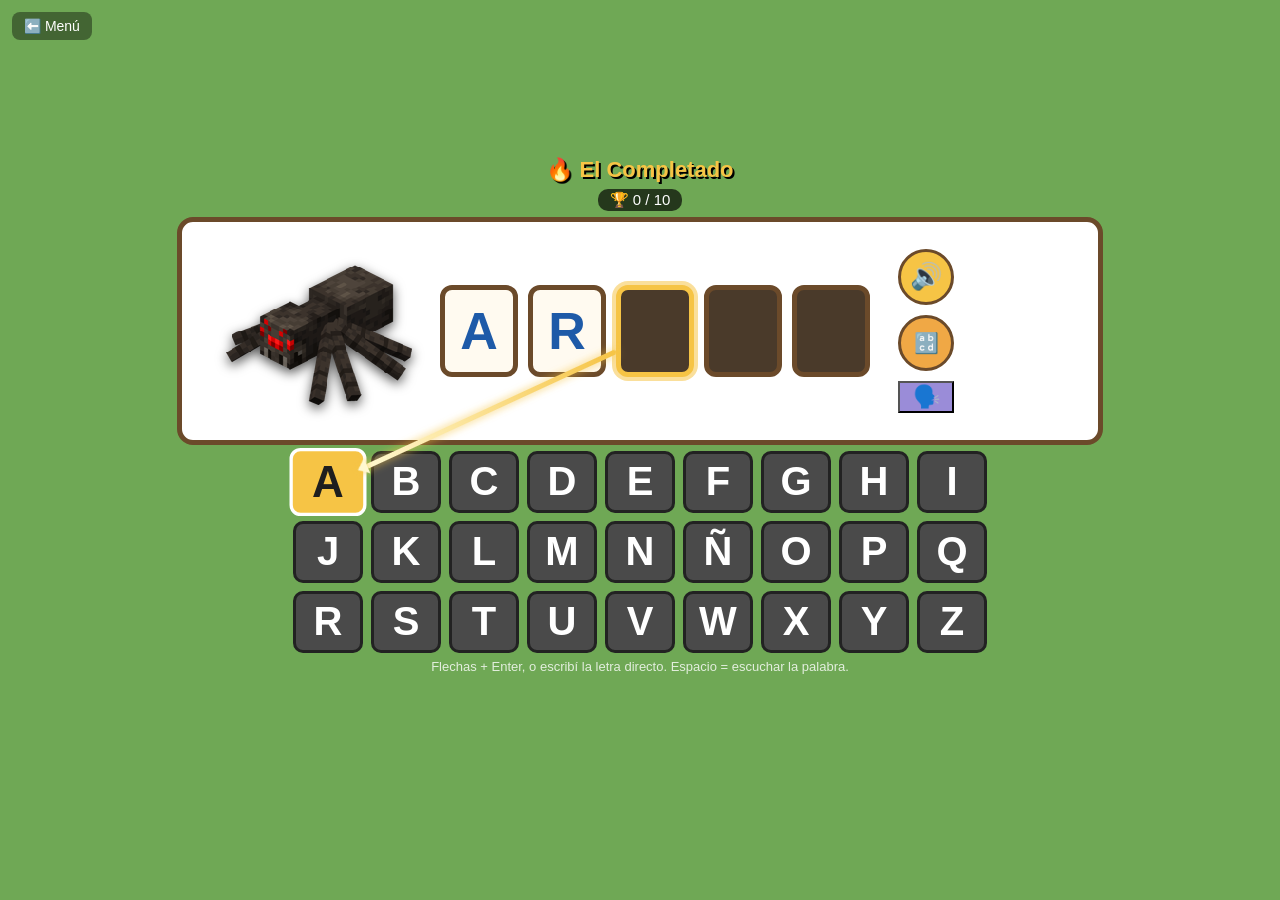
==== juegos/el-completado/index.html @ 055f34bc "Add Minecraft ABC reading game for kids Hub with "El Completado" word-completion game using real Min" ====
<!DOCTYPE html>
<html lang="es">
<head>
  <meta charset="UTF-8" />
  <meta name="viewport" content="width=device-width, initial-scale=1.0" />
  <title>El Completado - Minecraft ABC</title>
  <link rel="stylesheet" href="style.css" />
</head>
<body>
  <a href="../../index.html" class="back-link">⬅️ Menú</a>
  <h1>🔥 El Completado</h1>
  <div id="hud">🏆 <span id="score">0</span> / <span id="total">5</span></div>

  <div id="board">
    <img id="item-image" src="" alt="" />
    <div id="word-boxes"></div>
    <div class="mic-buttons">
      <button id="btn-speak" title="Escuchar la palabra completa">🔊</button>
      <button id="btn-speak-syl" title="Escuchar por sílabas">🔡</button>
      <button id="btn-voice" title="Cambiar voz">🗣️</button>
    </div>
    <button id="btn-next" title="Siguiente palabra">➡️</button>
  </div>

  <div id="alphabet"></div>
  <p id="hint">Flechas + Enter, o escribí la letra directo. Espacio = escuchar la palabra.</p>

  <div id="shelf"></div>

  <div id="connector-line"></div>

  <div id="victory">
    <div id="victory-card">
      <div>🏆</div>
      <h2>¡Completaste las 5 palabras!</h2>
      <button id="btn-again">Jugar de nuevo</button>
    </div>
  </div>

  <script src="words.js"></script>
  <script src="game.js"></script>
</body>
</html>
---- juegos/el-completado/style.css ----
* { box-sizing: border-box; }

body {
  margin: 0;
  height: 100vh;
  display: flex;
  flex-direction: column;
  align-items: center;
  justify-content: center;
  background: #6fa855;
  font-family: "Comic Sans MS", "Trebuchet MS", sans-serif;
  color: #fff;
  gap: 6px;
  padding: 8px;
  position: relative;
  overflow: hidden;
}

.back-link {
  position: absolute;
  top: 12px;
  left: 12px;
  color: #fff;
  text-decoration: none;
  background: #0006;
  padding: 6px 12px;
  border-radius: 8px;
  font-size: 14px;
}

h1 {
  margin: 0;
  font-size: clamp(16px, 3vw, 22px);
  color: #f6c445;
  text-shadow: 2px 2px #000;
}

#hud {
  font-size: 15px;
  background: #000a;
  padding: 2px 12px;
  border-radius: 10px;
}

#board {
  display: flex;
  flex-direction: row;
  align-items: center;
  justify-content: center;
  gap: 28px;
  background: #ffffff;
  border: 5px solid #6b4a2a;
  border-radius: 16px;
  padding: 14px 40px;
}

#item-image {
  width: 190px;
  height: 190px;
  object-fit: contain;
  image-rendering: pixelated;
  filter: drop-shadow(0 4px 6px #000a);
}

#word-boxes {
  display: flex;
  gap: 10px;
  flex-wrap: wrap;
  justify-content: center;
}

.letter-box {
  width: 78px;
  height: 92px;
  background: #fffaf0;
  color: #1e5aa8;
  border-radius: 12px;
  border: 5px solid #6b4a2a;
  display: flex;
  align-items: center;
  justify-content: center;
  font-size: 52px;
  font-weight: bold;
}

.letter-box.blank {
  background: #4a3a2a;
  color: transparent;
}

.letter-box.active {
  background: #4a3a2a;
  color: transparent;
  border-color: #f6c445;
  box-shadow: 0 0 0 4px #f6c44588;
  animation: pulse 1.1s infinite;
}

@keyframes pulse {
  0%, 100% { box-shadow: 0 0 0 4px #f6c44588; }
  50% { box-shadow: 0 0 0 8px #f6c44533; }
}

.letter-box.shake {
  animation: shake 0.3s;
}

@keyframes shake {
  0%, 100% { transform: translateX(0); }
  25% { transform: translateX(-6px); }
  75% { transform: translateX(6px); }
}

#alphabet {
  display: grid;
  grid-template-columns: repeat(9, 70px);
  gap: 8px;
  justify-content: center;
}

.key {
  width: 70px;
  height: 62px;
  background: #4a4a4a;
  border: 3px solid #222;
  border-radius: 10px;
  display: flex;
  align-items: center;
  justify-content: center;
  font-size: 40px;
  font-weight: bold;
  color: #fff;
}

.key.cursor {
  background: #f6c445;
  color: #1e1e1e;
  border-color: #fff;
  transform: scale(1.1);
}

.mic-buttons {
  display: flex;
  flex-direction: column;
  gap: 10px;
  flex-shrink: 0;
}

#btn-speak,
#btn-speak-syl {
  width: 56px;
  height: 56px;
  border-radius: 50%;
  border: 3px solid #6b4a2a;
  background: #f6c445;
  font-size: 26px;
  cursor: pointer;
  display: flex;
  align-items: center;
  justify-content: center;
  flex-shrink: 0;
}

#btn-speak-syl {
  background: #f0a845;
  font-size: 20px;
}

#btn-voice {
  background: #9a8cd8;
  font-size: 22px;
}

#btn-speak:active,
#btn-speak-syl:active,
#btn-voice:active {
  transform: scale(0.92);
}

#btn-next {
  width: 76px;
  height: 76px;
  border-radius: 50%;
  border: 4px solid #3a6b2a;
  background: #5ac25a;
  font-size: 40px;
  cursor: pointer;
  display: flex;
  align-items: center;
  justify-content: center;
  flex-shrink: 0;
  opacity: 0;
  pointer-events: none;
  transform: scale(0.8);
  transition: opacity 0.2s, transform 0.2s;
}

#btn-next.show {
  opacity: 1;
  pointer-events: auto;
  transform: scale(1);
  animation: nextPulse 1s infinite;
}

@keyframes nextPulse {
  0%, 100% { box-shadow: 0 0 0 0 #5ac25a88; }
  50% { box-shadow: 0 0 0 10px #5ac25a00; }
}

#connector-line {
  position: fixed;
  top: 0;
  left: 0;
  width: 0;
  height: 5px;
  background: linear-gradient(90deg, #f6c445, #fff8d0);
  border-radius: 3px;
  transform-origin: 0 50%;
  box-shadow: 0 0 8px #f6c445cc;
  opacity: 0;
  pointer-events: none;
  z-index: 5;
  transition: opacity 0.15s;
}

#connector-line::after {
  content: "";
  position: absolute;
  right: -9px;
  top: 50%;
  transform: translateY(-50%);
  border-style: solid;
  border-width: 8px 0 8px 10px;
  border-color: transparent transparent transparent #fff8d0;
  filter: drop-shadow(0 0 3px #f6c445cc);
}

.key.wrong {
  background: #d84a3a;
}

.key.empty {
  visibility: hidden;
}

#hint {
  font-size: 13px;
  opacity: 0.8;
  margin: 0;
}

#shelf {
  display: flex;
  gap: 10px;
  flex-wrap: wrap;
  justify-content: center;
  min-height: 64px;
}

#shelf img {
  width: 60px;
  height: 60px;
  object-fit: contain;
  background: #0004;
  border-radius: 8px;
  padding: 4px;
  image-rendering: pixelated;
}

#victory {
  position: fixed;
  inset: 0;
  background: #000000cc;
  display: none;
  align-items: center;
  justify-content: center;
}

#victory.show {
  display: flex;
}

#victory-card {
  background: #fffaf0;
  color: #2a1e12;
  border-radius: 20px;
  border: 6px solid #f6c445;
  padding: 30px 40px;
  text-align: center;
}

#victory-card > div {
  font-size: 64px;
}

#btn-again {
  margin-top: 16px;
  font-size: 18px;
  font-weight: bold;
  padding: 10px 20px;
  border-radius: 12px;
  border: none;
  background: #5ac25a;
  color: #fff;
  cursor: pointer;
}
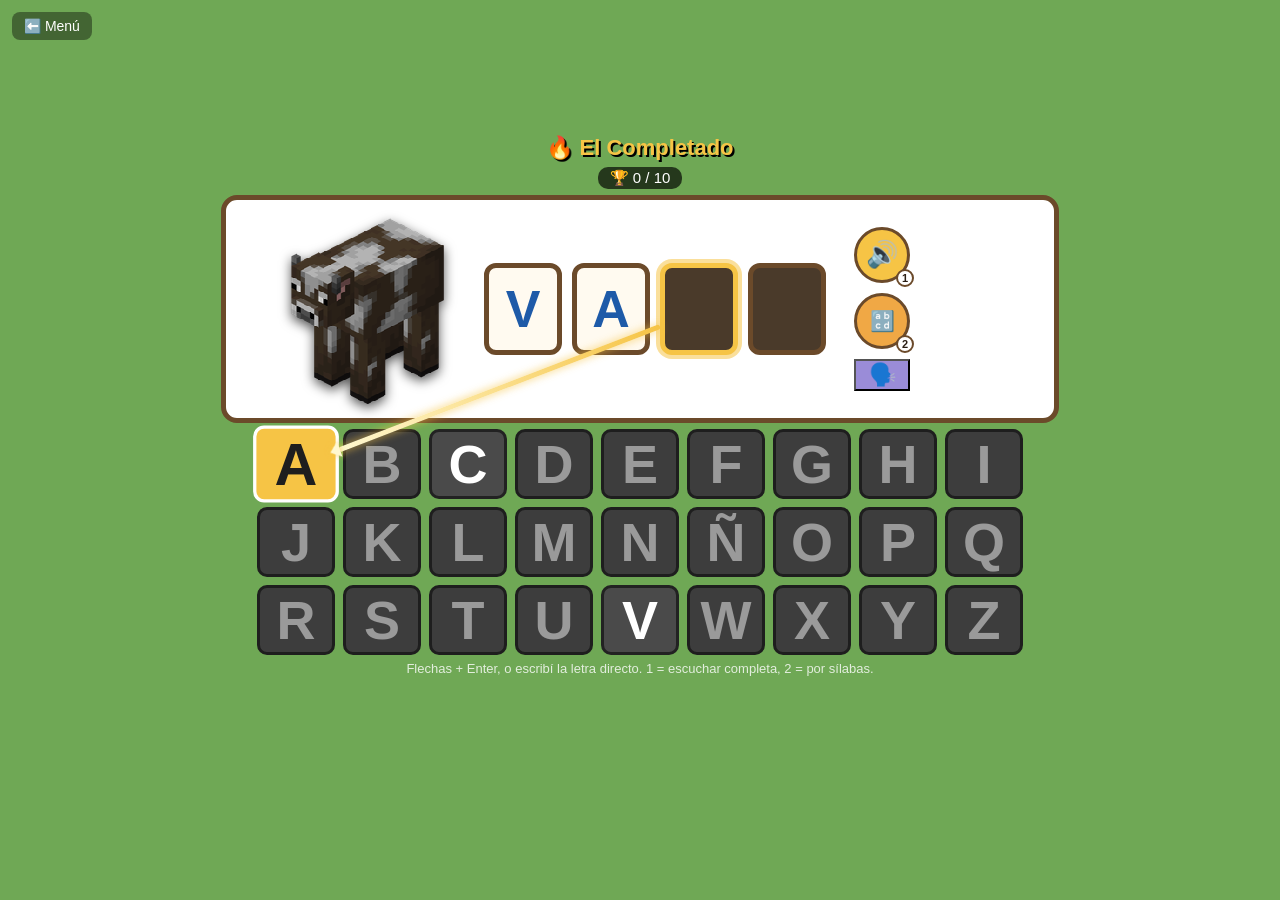
==== commit aa28d1dd: "Switch listen shortcuts to 1/2 keys, fix space-bar focus bug 1 speaks the full word, 2 speaks it by " ====
--- a/juegos/el-completado/index.html
+++ b/juegos/el-completado/index.html
@@ -15,24 +15,34 @@
     <img id="item-image" src="" alt="" />
     <div id="word-boxes"></div>
     <div class="mic-buttons">
-      <button id="btn-speak" title="Escuchar la palabra completa">🔊</button>
-      <button id="btn-speak-syl" title="Escuchar por sílabas">🔡</button>
+      <div class="mic-wrap">
+        <button id="btn-speak" title="Escuchar la palabra completa">🔊</button>
+        <span class="key-hint">1</span>
+      </div>
+      <div class="mic-wrap">
+        <button id="btn-speak-syl" title="Escuchar por sílabas">🔡</button>
+        <span class="key-hint">2</span>
+      </div>
       <button id="btn-voice" title="Cambiar voz">🗣️</button>
     </div>
     <button id="btn-next" title="Siguiente palabra">➡️</button>
   </div>
 
   <div id="alphabet"></div>
-  <p id="hint">Flechas + Enter, o escribí la letra directo. Espacio = escuchar la palabra.</p>
+  <p id="hint">Flechas + Enter, o escribí la letra directo. 1 = escuchar completa, 2 = por sílabas.</p>
 
   <div id="shelf"></div>
 
   <div id="connector-line"></div>
 
+  <div id="sparkles"></div>
+
+  <img id="dragon" src="../../assets/img/ender_dragon.gif" alt="" />
+
   <div id="victory">
     <div id="victory-card">
       <div>🏆</div>
-      <h2>¡Completaste las 5 palabras!</h2>
+      <h2 id="victory-text">¡Completaste todas las palabras!</h2>
       <button id="btn-again">Jugar de nuevo</button>
     </div>
   </div>
--- a/juegos/el-completado/style.css
+++ b/juegos/el-completado/style.css
@@ -113,23 +113,29 @@
 
 #alphabet {
   display: grid;
-  grid-template-columns: repeat(9, 70px);
+  grid-template-columns: repeat(9, 78px);
   gap: 8px;
   justify-content: center;
 }
 
 .key {
-  width: 70px;
-  height: 62px;
+  width: 78px;
+  height: 70px;
   background: #4a4a4a;
   border: 3px solid #222;
   border-radius: 10px;
   display: flex;
   align-items: center;
   justify-content: center;
-  font-size: 40px;
-  font-weight: bold;
-  color: #fff;
+  font-size: 54px;
+  font-weight: bold;
+  color: #fff;
+}
+
+.key.dim {
+  background: #3d3d3d;
+  color: #9a9a9a;
+  border-color: #1e1e1e;
 }
 
 .key.cursor {
@@ -144,6 +150,28 @@
   flex-direction: column;
   gap: 10px;
   flex-shrink: 0;
+}
+
+.mic-wrap {
+  position: relative;
+}
+
+.key-hint {
+  position: absolute;
+  bottom: -4px;
+  right: -4px;
+  width: 18px;
+  height: 18px;
+  background: #fff;
+  color: #2a1e14;
+  border: 2px solid #6b4a2a;
+  border-radius: 50%;
+  font-size: 11px;
+  font-weight: bold;
+  display: flex;
+  align-items: center;
+  justify-content: center;
+  pointer-events: none;
 }
 
 #btn-speak,
@@ -235,6 +263,48 @@
   filter: drop-shadow(0 0 3px #f6c445cc);
 }
 
+#sparkles {
+  position: fixed;
+  inset: 0;
+  pointer-events: none;
+  z-index: 20;
+  overflow: hidden;
+}
+
+.sparkle {
+  position: absolute;
+  font-size: 20px;
+  animation: sparkleUp 0.7s ease-out forwards;
+}
+
+@keyframes sparkleUp {
+  0% { transform: translateY(0) scale(0.6); opacity: 1; }
+  100% { transform: translateY(-40px) scale(1.1); opacity: 0; }
+}
+
+#dragon {
+  position: fixed;
+  top: 12%;
+  left: -320px;
+  width: 260px;
+  height: auto;
+  pointer-events: none;
+  z-index: 30;
+  opacity: 0;
+}
+
+#dragon.fly {
+  animation: dragonFly 3.5s ease-in-out forwards;
+}
+
+@keyframes dragonFly {
+  0% { left: -320px; opacity: 0; transform: translateY(0) scaleX(1); }
+  10% { opacity: 1; }
+  50% { transform: translateY(-30px) scaleX(1); }
+  90% { opacity: 1; }
+  100% { left: 110%; opacity: 0; transform: translateY(10px) scaleX(1); }
+}
+
 .key.wrong {
   background: #d84a3a;
 }
@@ -251,13 +321,20 @@
 
 #shelf {
   display: flex;
-  gap: 10px;
+  gap: 12px;
   flex-wrap: wrap;
   justify-content: center;
-  min-height: 64px;
-}
-
-#shelf img {
+  min-height: 84px;
+}
+
+.shelf-item {
+  display: flex;
+  flex-direction: column;
+  align-items: center;
+  gap: 2px;
+}
+
+.shelf-item img {
   width: 60px;
   height: 60px;
   object-fit: contain;
@@ -267,6 +344,13 @@
   image-rendering: pixelated;
 }
 
+.shelf-item span {
+  font-size: 13px;
+  font-weight: bold;
+  color: #fff;
+  text-shadow: 1px 1px #000;
+}
+
 #victory {
   position: fixed;
   inset: 0;
